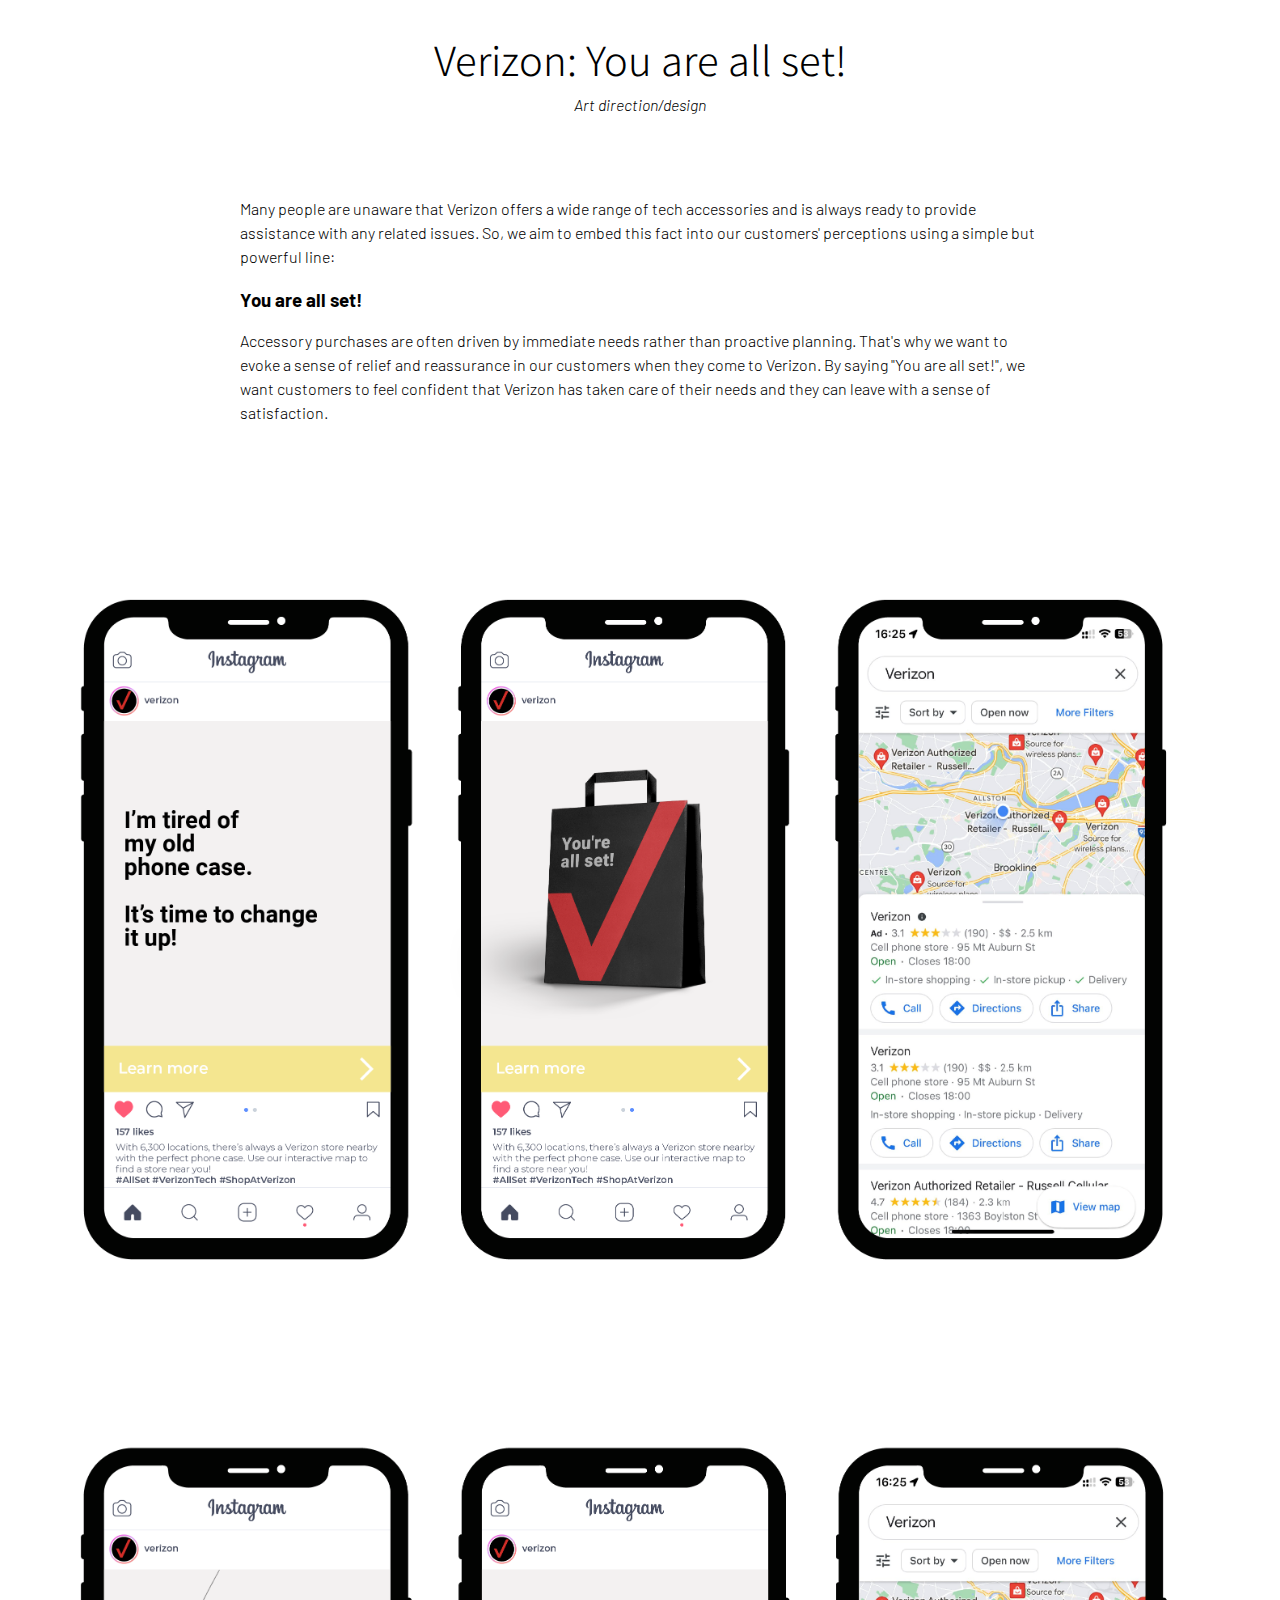
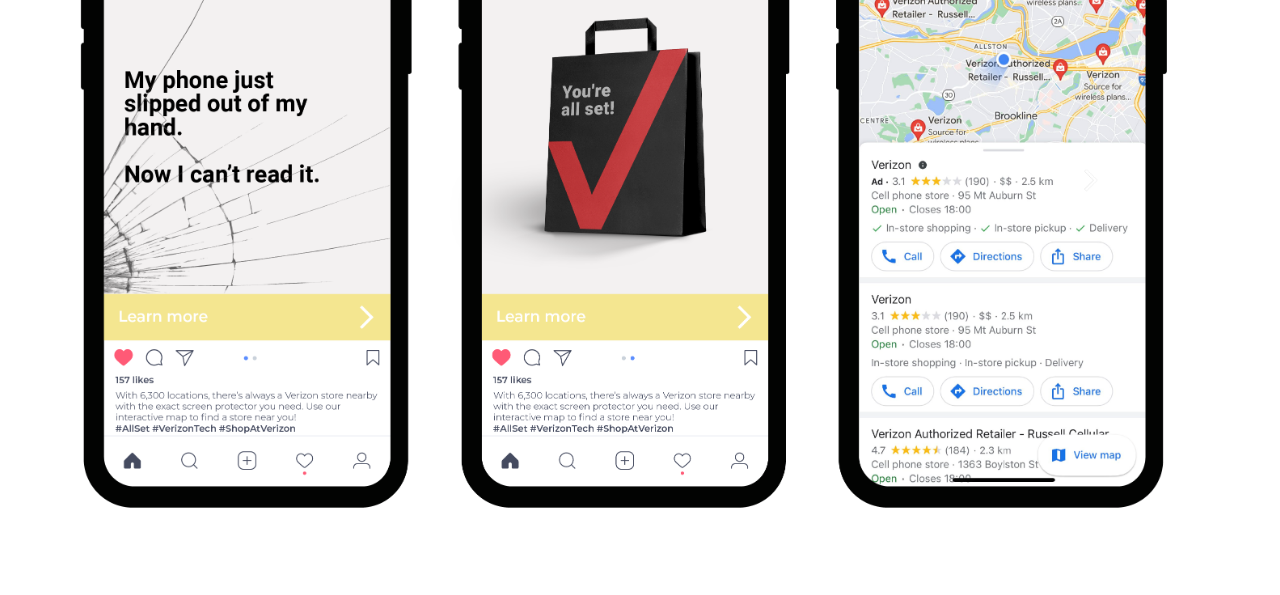
==== Verizon.html @ 8cefbc8c "wip" ====
<!DOCTYPE html>
<html lang="en">
  <head>
    <meta charset="UTF-8" />
    <meta http-equiv="X-UA-Compatible" content="IE=edge" />
    <meta name="viewport" content="width=device-width, initial-scale=1.0" />
    <!-- PUT A TITLE IN HERE -->
    <title>Verizon: You are all set!</title>
    <link rel="icon" type="image/x-icon" href="/images/favcon.jpg">
    <!-- PUT A DESCRIPTION IN HERE -->
    <meta name="description" content="" />
    <!-- LINK TO ANY FRAMEWORK STYLES HERE-->
    <!-- LINK TO YOUR STYLES -->
    <link rel="stylesheet" href="styles/style.css" />
    <!-- LINK TO EXTERNAL JS LIBRARIES HERE -->
    <!-- LINK TO YOUR JS HERE. NOTE THE DEFER ATTRIBUTE. -->
    <script src="" defer></script>
  </head>

  <body>
    <div class="intro">
      <h1>Verizon: You are all set!</h1>
      <p class="intro">Art direction/design</p>
      <div class="introtext">
        <p>Many people are unaware that Verizon offers a wide range of tech accessories and is always ready to provide assistance with any related issues. So, we aim to embed this fact into our customers' perceptions using a simple but powerful line:</p>
        <h3 class="verizon">You are all set!</h3>
        <p>Accessory purchases are often driven by immediate needs rather than proactive planning. That's why we want to evoke a sense of relief and reassurance in our customers when they come to Verizon. By saying "You are all set!", we want customers to feel confident that Verizon has taken care of their needs and they can leave with a sense of satisfaction.</p>
     </div>
    </div>
    <div class="image">
      <img class="campaign" src="/images/verizon-ooh1.png" alt="">
      <img src="/images/verizon-ooh2.png" alt="" class="campaign">
      <img src="images/verizon-ooh3.png" alt="" class="campaign">
      <img src="/images/5657595-01.png" alt="" class="campaign">
      <img src="images/5657595-02.png" alt="" class="campaign">
    </div>
  </body>
  <footer>
    
  </footer>
---- styles/style.css ----
@import url('https://fonts.googleapis.com/css2?family=Barlow:ital,wght@0,100;0,200;0,300;0,400;0,500;0,600;1,100;1,200&family=Roboto:ital,wght@0,100;0,300;0,400;0,500;0,700;0,900;1,100;1,300;1,400;1,500;1,700;1,900&display=swap');

@import url('https://fonts.googleapis.com/css2?family=Noto+Sans+TC:wght@100;400&display=swap');


*,
*::before,
*::after {
  box-sizing: border-box;
}

:root{
  --title-font-EN: 'Barlow', sans-serif;
  --title-font-CN: 'Noto Sans TC', sans-serif;
  --title-font-weight: 200;
  --content-font:'Roboto', sans-serif;
  --h1-weight:500;
  --h1-size:30px;
  --main-text-size:16px;
  
}  

h1.logo{
  font-family: var(--title-font-EN);
  font-weight: 200;
  font-size:25px;
  padding-left: 2rem;
  position: fixed;
}
p{
    font-family: var(--title-font-EN);
    font-size: 16px;
    line-height: 1.5;
    font-weight: 300;
}

h1{
    font-family: var(--title-font-CN);
    font-weight: var(--h1-weight);
    margin-bottom: 0;
    font-size: 40px;

    font-weight: 300;
}

/*nav design*/
nav{
    position:fixed;
    top: 10rem;
}

nav li{
    display: flexbox;
    margin-bottom: 15px;
    
}

a{
    text-decoration: none;
}
a.nav{
    font-family: var(--title-font-EN);
    font-size: 20px;
    color: black;
    box-shadow: inset 0 0 0 0 #000000;
    font-weight:900;
    transition: all 0.5s ease; 
    text-transform: uppercase;

}
a.nav:hover{
    box-shadow: inset 200px 0 0 0 #000000;
    color: whitesmoke;


}

h2{
    font-family: var(--title-font-EN);
    font-weight: 300;
    color: black;
}

/*card list style*/
div.cardlist{
    margin-left:auto;
    width: 800px;


}

li{
    list-style: none;
    
}

ul.worklist{
    display: flex;
    flex-direction: column;
    gap:15rem;
}

img.cover{
    width: 100%;
    object-fit: cover;
    z-index: -1;
}
li.work{
    height: 400px;
}

h2.cardh3{
    margin-top: 5px;
}

/*campaign pages*/
div.intro{
    max-width: 800px;
    margin-left: auto;
    margin-right: auto;
    margin-top: 30px;
    margin-bottom: 50px;
}

div.intro h1{
    text-align: center;
}

div.introtext{
    margin-top: 5rem;
    margin-left: auto;
    margin-right: auto;
}

p.intro{
    margin-top: 5px;
    padding-top: 0;
    font-family: var(--title-font-EN);
    font-weight: 300;
    font-style: italic;
    font-weight: 300;
    text-align: center;
}

h3.verizon{
    font-family: var(--title-font-EN);

}

img.campaign{
    max-width: 100%;
    height: auto;
    margin-left: auto;
    margin-right: auto;

}
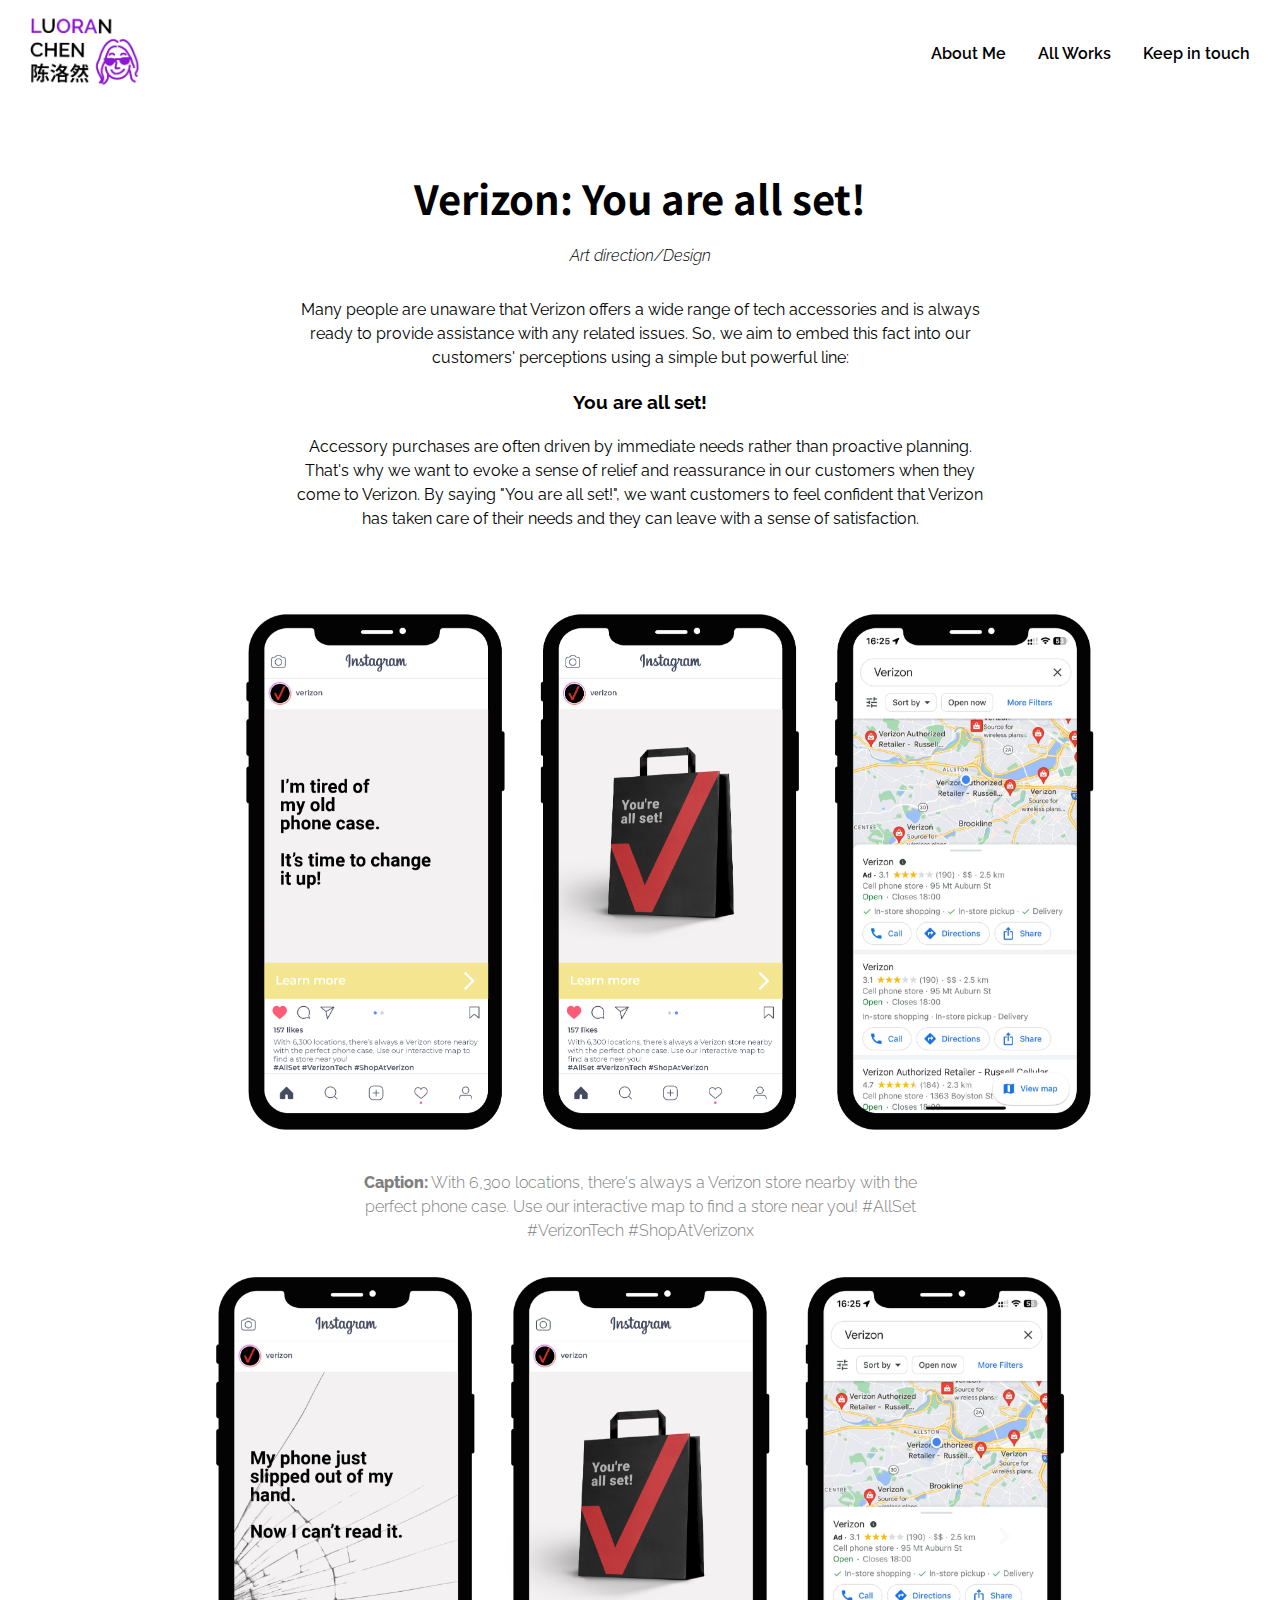
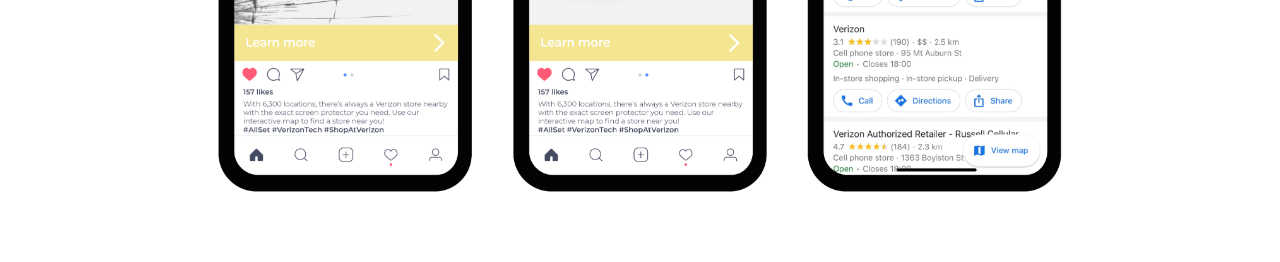
==== commit efc1710d: "1101 update" ====
--- a/Verizon.html
+++ b/Verizon.html
@@ -6,7 +6,7 @@
     <meta name="viewport" content="width=device-width, initial-scale=1.0" />
     <!-- PUT A TITLE IN HERE -->
     <title>Verizon: You are all set!</title>
-    <link rel="icon" type="image/x-icon" href="/images/favcon.jpg">
+    <link rel="icon" type="image/x-icon" href="/images/logo-02.png">
     <!-- PUT A DESCRIPTION IN HERE -->
     <meta name="description" content="" />
     <!-- LINK TO ANY FRAMEWORK STYLES HERE-->
@@ -14,13 +14,32 @@
     <link rel="stylesheet" href="styles/style.css" />
     <!-- LINK TO EXTERNAL JS LIBRARIES HERE -->
     <!-- LINK TO YOUR JS HERE. NOTE THE DEFER ATTRIBUTE. -->
-    <script src="" defer></script>
+    <script src="scripts/verizon page.js" defer></script>
   </head>
 
+  <nav>
+    <div class="navicon">
+        <img class="nav" src="/images/logo-04.png" alt="logo of the website">
+    </div>
+    
+    <div class="hamburger">
+      <div class="line1"></div>
+      <div class="line2"></div>
+      <div class="line3"></div>
+    </div>
+
+    <ul>
+        <li class="nav"><a href="about.html"  class="nav">About Me</a></li>
+        <li class="nav"><a href="allworks.html"  class="nav">All Works</a></li>
+        <li class="nav"><a href="contact.html"  class="nav">Keep in touch</a></li>
+    </ul>
+  </nav>
+
   <body>
+    <article>
     <div class="intro">
       <h1>Verizon: You are all set!</h1>
-      <p class="intro">Art direction/design</p>
+      <p class="intro">Art direction/Design</p>
       <div class="introtext">
         <p>Many people are unaware that Verizon offers a wide range of tech accessories and is always ready to provide assistance with any related issues. So, we aim to embed this fact into our customers' perceptions using a simple but powerful line:</p>
         <h3 class="verizon">You are all set!</h3>
@@ -32,9 +51,12 @@
       <img src="/images/verizon-ooh2.png" alt="" class="campaign">
       <img src="images/verizon-ooh3.png" alt="" class="campaign">
       <img src="/images/5657595-01.png" alt="" class="campaign">
+      <p class="caption"><span class="caption">Caption:</span> With 6,300 locations, there's always a Verizon store nearby with the perfect phone case. Use our interactive map to find a store near you! #AllSet #VerizonTech #ShopAtVerizonx</p>
       <img src="images/5657595-02.png" alt="" class="campaign">
     </div>
+  </article>
   </body>
+
   <footer>
     
   </footer>
--- a/styles/style.css
+++ b/styles/style.css
@@ -1,8 +1,9 @@
 
 
 @import url('https://fonts.googleapis.com/css2?family=Barlow:ital,wght@0,100;0,200;0,300;0,400;0,500;0,600;1,100;1,200&family=Roboto:ital,wght@0,100;0,300;0,400;0,500;0,700;0,900;1,100;1,300;1,400;1,500;1,700;1,900&display=swap');
-
+@import url('https://fonts.googleapis.com/css2?family=Raleway:ital,wght@0,100;0,200;0,300;0,400;0,500;0,600;0,700;0,800;0,900;1,100;1,200;1,300;1,400;1,500;1,600;1,800;1,900&display=swap');
 @import url('https://fonts.googleapis.com/css2?family=Noto+Sans+TC:wght@100;400&display=swap');
+@import url('https://fonts.googleapis.com/css2?family=Playpen+Sans:wght@100;200;300;400;500;600;700;800&display=swap');
 
 
 *,
@@ -12,23 +13,24 @@
 }
 
 :root{
-  --title-font-EN: 'Barlow', sans-serif;
+  --title-font-EN: 'Raleway', sans-serif;
   --title-font-CN: 'Noto Sans TC', sans-serif;
   --title-font-weight: 200;
   --content-font:'Roboto', sans-serif;
   --h1-weight:500;
   --h1-size:30px;
+  --second-color: #8d16d3;
   --main-text-size:16px;
   
 }  
 
-h1.logo{
-  font-family: var(--title-font-EN);
-  font-weight: 200;
-  font-size:25px;
-  padding-left: 2rem;
-  position: fixed;
-}
+
+body {
+    line-height: 1.5;
+    margin:0;
+
+}
+
 p{
     font-family: var(--title-font-EN);
     font-size: 16px;
@@ -41,54 +43,141 @@
     font-weight: var(--h1-weight);
     margin-bottom: 0;
     font-size: 40px;
-
     font-weight: 300;
 }
 
 /*nav design*/
 nav{
-    position:fixed;
-    top: 10rem;
-}
-
-nav li{
-    display: flexbox;
-    margin-bottom: 15px;
-    
+    padding: 15px 30px;
+    position: sticky;
+    top: 0;
+    width: 100%;
+    display:flex;
+    margin-top: 0;
+    justify-content: space-between;
+    align-items: center;
+    background-color: white;
+}
+
+nav ul{
+    display: flex;
+    padding-left: 10px;
+    align-items: center;
+    margin:0;
+    /*margin-left: 30px;*/
+
+}
+
+li.nav{
+    margin-right: 2rem;
+    list-style: none;
+
+}
+
+li.nav:last-child{
+    margin-right: 0;
+
+}
+
+
+img.nav{
+    width: 110px;
+
+}
+
+
+.hamburger div{
+    width: 30px;
+    background-color: #000000;
+    height:3px;
+    margin: 5px;
+
+}
+.hamburger{
+    display: none;
 }
 
 a{
     text-decoration: none;
 }
+
 a.nav{
-    font-family: var(--title-font-EN);
-    font-size: 20px;
+    font-size: 16px;
     color: black;
-    box-shadow: inset 0 0 0 0 #000000;
-    font-weight:900;
+    box-shadow: inset 0 0 0 0 var(--second-color);
+    font-weight:600;
     transition: all 0.5s ease; 
-    text-transform: uppercase;
-
+    /*text-transform: uppercase;*/
+    font-family: var(--title-font-EN);
+    white-space: nowrap;
 }
 a.nav:hover{
-    box-shadow: inset 200px 0 0 0 #000000;
+    box-shadow: inset 500px 0 0 0 var(--second-color);
     color: whitesmoke;
 
-
-}
-
-h2{
-    font-family: var(--title-font-EN);
-    font-weight: 300;
-    color: black;
-}
+}
+
+@media screen and (max-width: 700px) {
+    img.nav{
+        max-width: 100px;
+    
+    }
+
+    .hamburger{
+      display: block;
+      cursor: pointer;
+    }
+
+    nav{
+        justify-content: space-between;
+    }
+  
+    nav ul{
+      display:none;
+      flex-direction: column;
+      position: absolute;
+      top: 100px;
+      left: 0;
+      width: 100%;
+      background-color: black;
+      padding: 1rem;
+      text-align: center;
+    }
+
+    a.nav{
+        color:white;
+        transition: none;
+        box-shadow: none;
+    }
+    a.nav:hover{
+        box-shadow: none;
+
+        color: var(--second-color);
+    
+    }
+
+
+
+    nav ul.show{
+      display:flex;
+    }
+
+  
+  }
+
+
 
 /*card list style*/
 div.cardlist{
     margin-left:auto;
     width: 800px;
 
-
+}
+
+h2{
+    font-family: var(--title-font-EN);
+    font-weight: 300;
+    color: black;
 }
 
 li{
@@ -115,9 +204,14 @@
     margin-top: 5px;
 }
 
+
 /*campaign pages*/
+article{
+    padding: 30px;
+}
+
 div.intro{
-    max-width: 800px;
+    max-width: 700px;
     margin-left: auto;
     margin-right: auto;
     margin-top: 30px;
@@ -126,21 +220,25 @@
 
 div.intro h1{
     text-align: center;
+    font-weight: 700;
 }
 
 div.introtext{
-    margin-top: 5rem;
+    margin-top: 30px;
     margin-left: auto;
     margin-right: auto;
-}
-
+    text-align: center;
+}
+
+
+div.introtext p{
+    font-weight: 400;
+}
 p.intro{
-    margin-top: 5px;
     padding-top: 0;
     font-family: var(--title-font-EN);
     font-weight: 300;
     font-style: italic;
-    font-weight: 300;
     text-align: center;
 }
 
@@ -149,10 +247,50 @@
 
 }
 
-img.campaign{
+div.image{
+    display: flex;
+    flex-wrap: wrap;
+    justify-content: center;
+    align-items: center;
+}
+
+img.campaign {
+    max-width: 70%;
+    margin: 10px;
+   
+}
+
+/*
+figure {
+    display: inline-block;
+    max-width:70%;
+}
+
+figure img.campaign {
     max-width: 100%;
+    margin-right: auto;
+    margin-left: auto;
     height: auto;
-    margin-left: auto;
-    margin-right: auto;
-
-}+    margin: 0;
+}
+
+
+*/
+
+p.caption{
+    font-size: 16px;
+    max-width: 600px;
+    text-align: center;
+    margin: 0;
+    color: gray;
+}
+span.caption{
+    font-weight: 800;
+}
+
+@media screen and (max-width: 800px) {
+    img.campaign{
+        max-width: 100%;
+    }
+
+}
